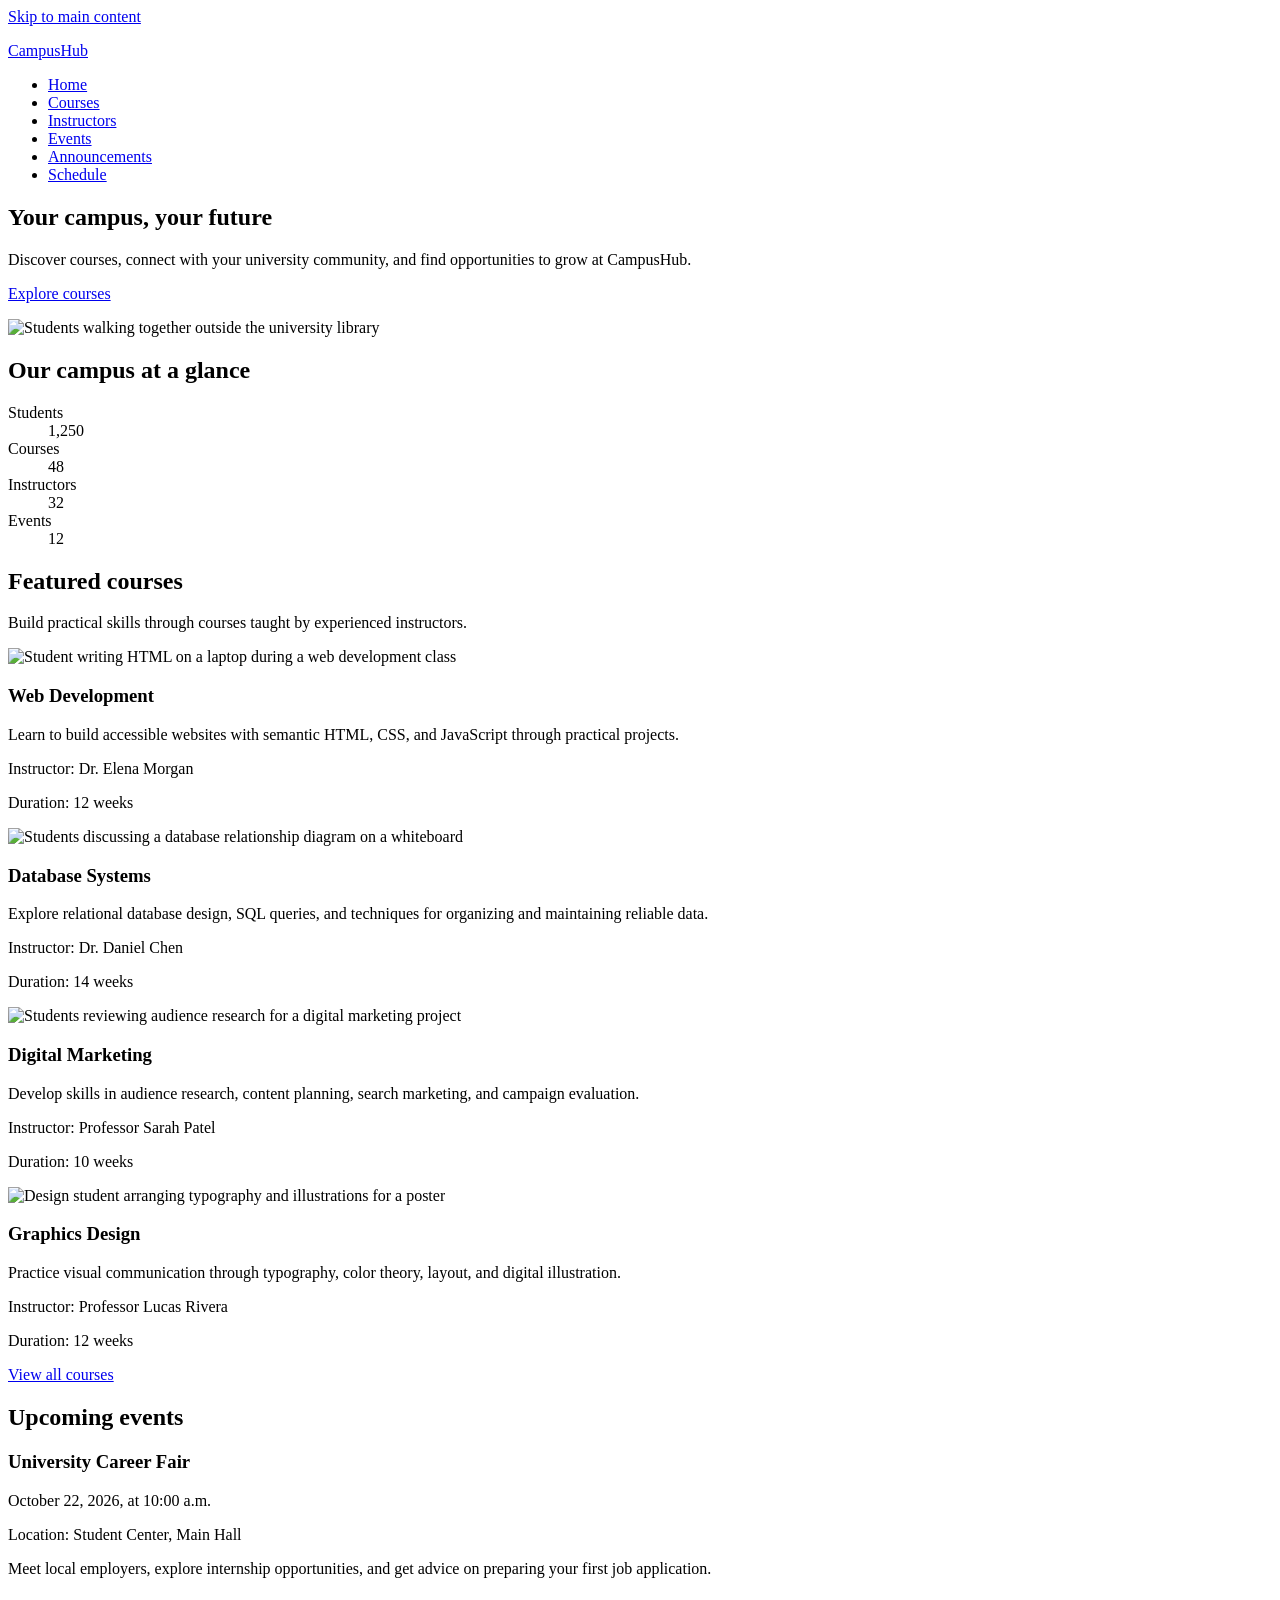
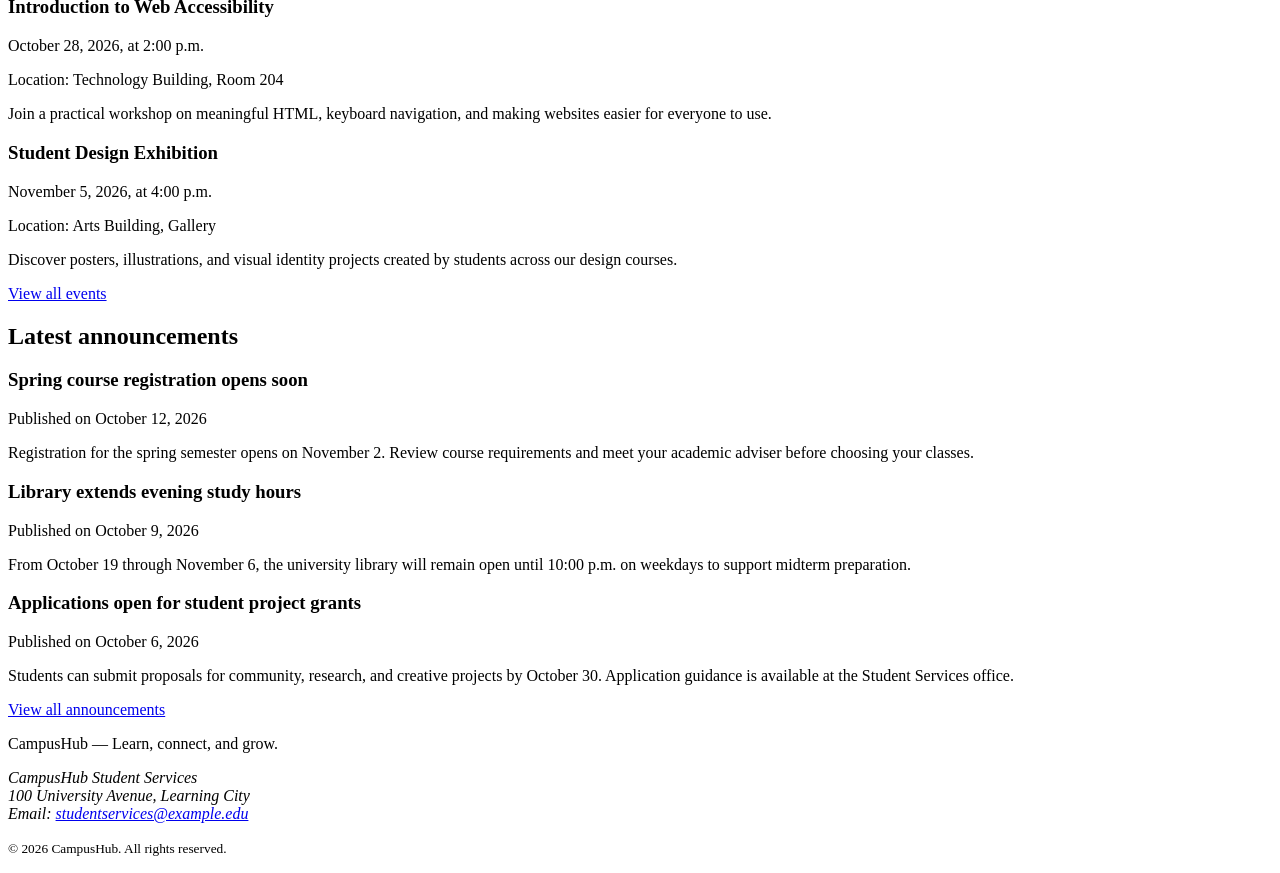
==== pages/index.html @ c475908b "initial commit" ====
<!DOCTYPE html>
<html lang="en">
<head>
  <meta charset="UTF-8">
  <meta name="viewport" content="width=device-width, initial-scale=1.0">
  <meta name="description" content="Explore CampusHub courses, campus events, and university announcements.">
  <title>CampusHub | University Portal</title>
</head>
<body>
  <a href="#main-content">Skip to main content</a>

  <header>
    <p><a href="index.html">CampusHub</a></p>

    <nav aria-label="Main navigation">
      <ul>
        <li><a href="index.html" aria-current="page">Home</a></li>
        <li><a href="courses.html">Courses</a></li>
        <li><a href="instructors.html">Instructors</a></li>
        <li><a href="events.html">Events</a></li>
        <li><a href="announcements.html">Announcements</a></li>
        <li><a href="schedule.html">Schedule</a></li>
      </ul>
    </nav>
  </header>

  <main id="main-content">
    <section aria-labelledby="hero-heading">
      <h1 id="hero-heading">Your campus, your future</h1>
      <p>
        Discover courses, connect with your university community, and
        find opportunities to grow at CampusHub.
      </p>
      <p><a href="courses.html">Explore courses</a></p>
      <img
        src="images/campus.jpg"
        alt="Students walking together outside the university library"
        width="960"
        height="480"
      >
    </section>

    <section aria-labelledby="statistics-heading">
      <h2 id="statistics-heading">Our campus at a glance</h2>
      <dl>
        <dt>Students</dt>
        <dd>1,250</dd>

        <dt>Courses</dt>
        <dd>48</dd>

        <dt>Instructors</dt>
        <dd>32</dd>

        <dt>Events</dt>
        <dd>12</dd>
      </dl>
    </section>

    <section aria-labelledby="courses-heading">
      <h2 id="courses-heading">Featured courses</h2>
      <p>Build practical skills through courses taught by experienced instructors.</p>

      <article>
        <img
          src="images/web-development.jpg"
          alt="Student writing HTML on a laptop during a web development class"
          width="400"
          height="240"
          loading="lazy"
        >
        <h3>Web Development</h3>
        <p>
          Learn to build accessible websites with semantic HTML,
          CSS, and JavaScript through practical projects.
        </p>
        <p>Instructor: Dr. Elena Morgan</p>
        <p>Duration: 12 weeks</p>
      </article>

      <article>
        <img
          src="images/database-systems.jpg"
          alt="Students discussing a database relationship diagram on a whiteboard"
          width="400"
          height="240"
          loading="lazy"
        >
        <h3>Database Systems</h3>
        <p>
          Explore relational database design, SQL queries, and
          techniques for organizing and maintaining reliable data.
        </p>
        <p>Instructor: Dr. Daniel Chen</p>
        <p>Duration: 14 weeks</p>
      </article>

      <article>
        <img
          src="images/digital-marketing.jpg"
          alt="Students reviewing audience research for a digital marketing project"
          width="400"
          height="240"
          loading="lazy"
        >
        <h3>Digital Marketing</h3>
        <p>
          Develop skills in audience research, content planning,
          search marketing, and campaign evaluation.
        </p>
        <p>Instructor: Professor Sarah Patel</p>
        <p>Duration: 10 weeks</p>
      </article>

      <article>
        <img
          src="images/graphics-design.jpg"
          alt="Design student arranging typography and illustrations for a poster"
          width="400"
          height="240"
          loading="lazy"
        >
        <h3>Graphics Design</h3>
        <p>
          Practice visual communication through typography,
          color theory, layout, and digital illustration.
        </p>
        <p>Instructor: Professor Lucas Rivera</p>
        <p>Duration: 12 weeks</p>
      </article>

      <p><a href="courses.html">View all courses</a></p>
    </section>

    <section aria-labelledby="events-heading">
      <h2 id="events-heading">Upcoming events</h2>

      <article>
        <h3>University Career Fair</h3>
        <p>
          <time datetime="2026-10-22T10:00">October 22, 2026, at 10:00 a.m.</time>
        </p>
        <p>Location: Student Center, Main Hall</p>
        <p>
          Meet local employers, explore internship opportunities,
          and get advice on preparing your first job application.
        </p>
      </article>

      <article>
        <h3>Introduction to Web Accessibility</h3>
        <p>
          <time datetime="2026-10-28T14:00">October 28, 2026, at 2:00 p.m.</time>
        </p>
        <p>Location: Technology Building, Room 204</p>
        <p>
          Join a practical workshop on meaningful HTML, keyboard
          navigation, and making websites easier for everyone to use.
        </p>
      </article>

      <article>
        <h3>Student Design Exhibition</h3>
        <p>
          <time datetime="2026-11-05T16:00">November 5, 2026, at 4:00 p.m.</time>
        </p>
        <p>Location: Arts Building, Gallery</p>
        <p>
          Discover posters, illustrations, and visual identity projects
          created by students across our design courses.
        </p>
      </article>

      <p><a href="events.html">View all events</a></p>
    </section>

    <section aria-labelledby="announcements-heading">
      <h2 id="announcements-heading">Latest announcements</h2>

      <article>
        <h3>Spring course registration opens soon</h3>
        <p>
          Published on <time datetime="2026-10-12">October 12, 2026</time>
        </p>
        <p>
          Registration for the spring semester opens on November 2.
          Review course requirements and meet your academic adviser
          before choosing your classes.
        </p>
      </article>

      <article>
        <h3>Library extends evening study hours</h3>
        <p>
          Published on <time datetime="2026-10-09">October 9, 2026</time>
        </p>
        <p>
          From October 19 through November 6, the university library
          will remain open until 10:00 p.m. on weekdays to support
          midterm preparation.
        </p>
      </article>

      <article>
        <h3>Applications open for student project grants</h3>
        <p>
          Published on <time datetime="2026-10-06">October 6, 2026</time>
        </p>
        <p>
          Students can submit proposals for community, research,
          and creative projects by October 30. Application guidance
          is available at the Student Services office.
        </p>
      </article>

      <p><a href="announcements.html">View all announcements</a></p>
    </section>
  </main>

  <footer>
    <p>CampusHub — Learn, connect, and grow.</p>

    <address>
      CampusHub Student Services<br>
      100 University Avenue, Learning City<br>
      Email:
      <a href="mailto:studentservices@example.edu">studentservices@example.edu</a>
    </address>

    <p><small>&copy; 2026 CampusHub. All rights reserved.</small></p>
  </footer>
</body>
</html>
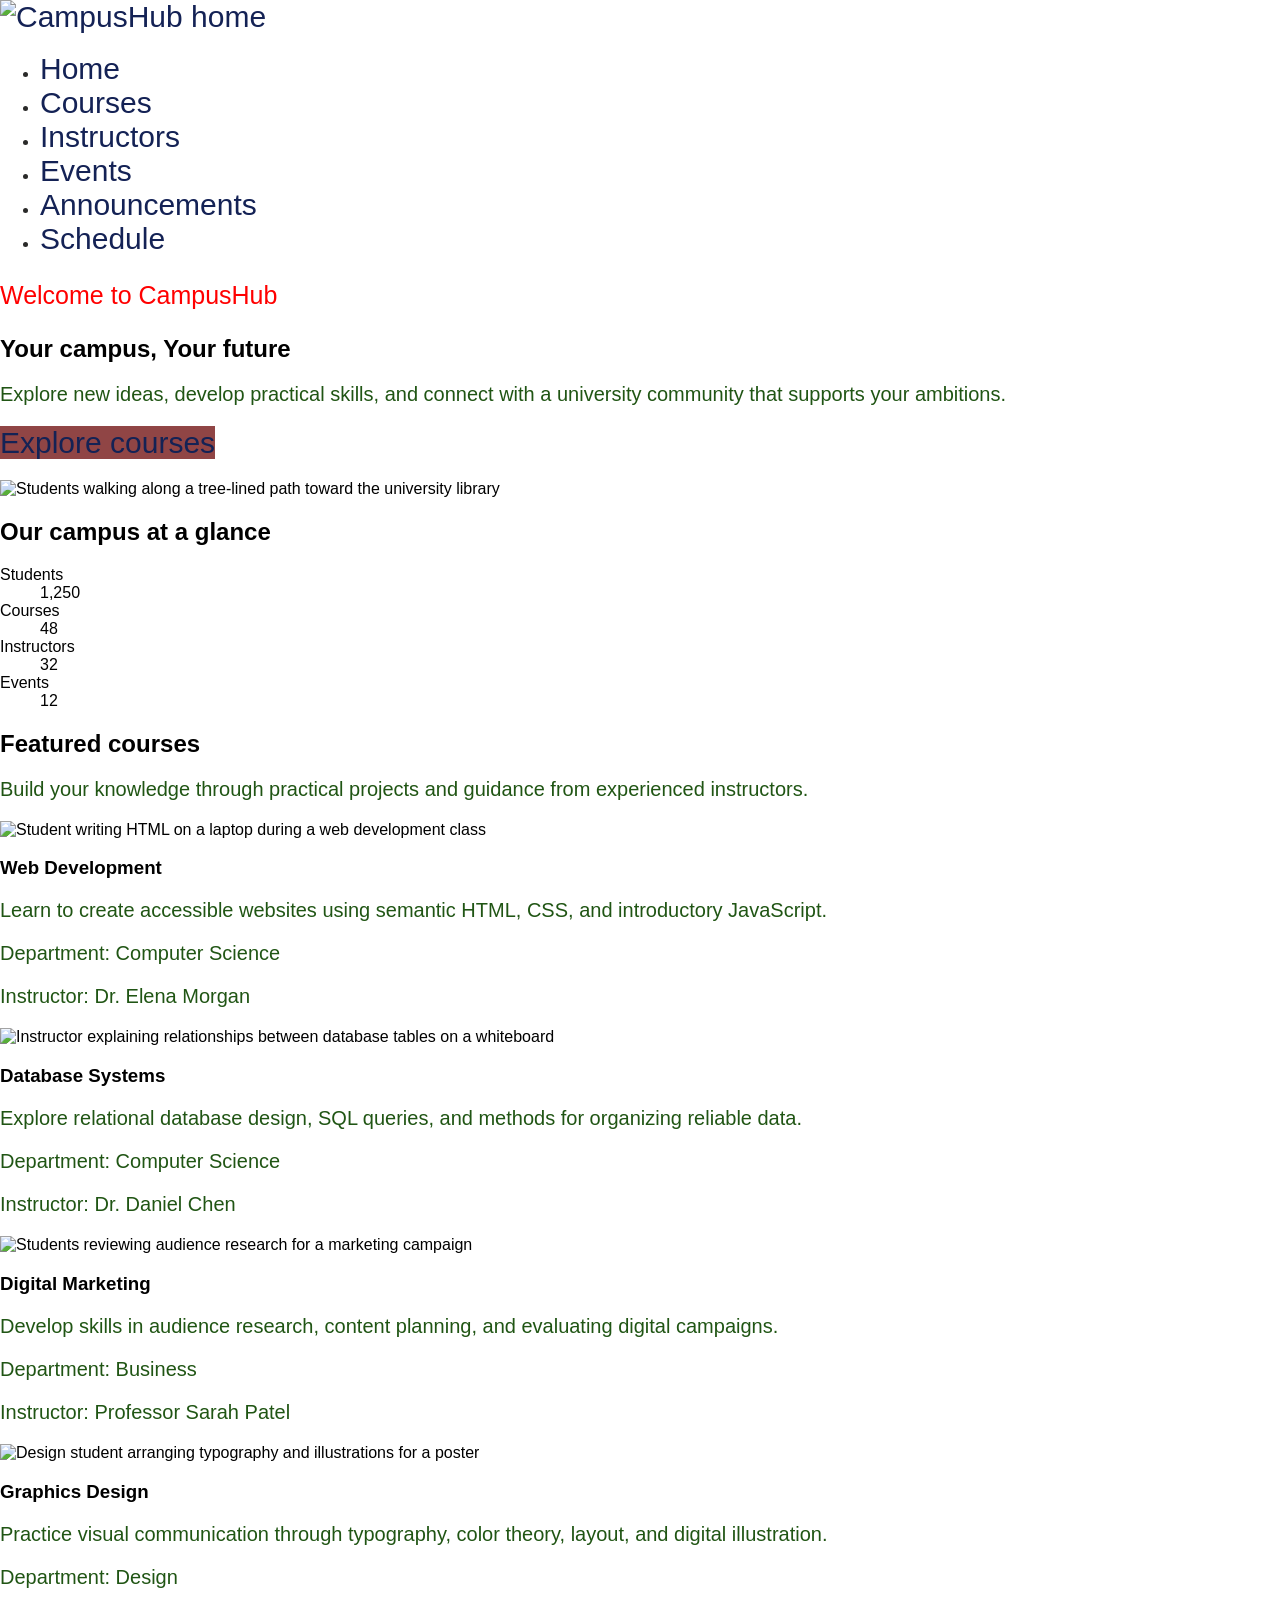
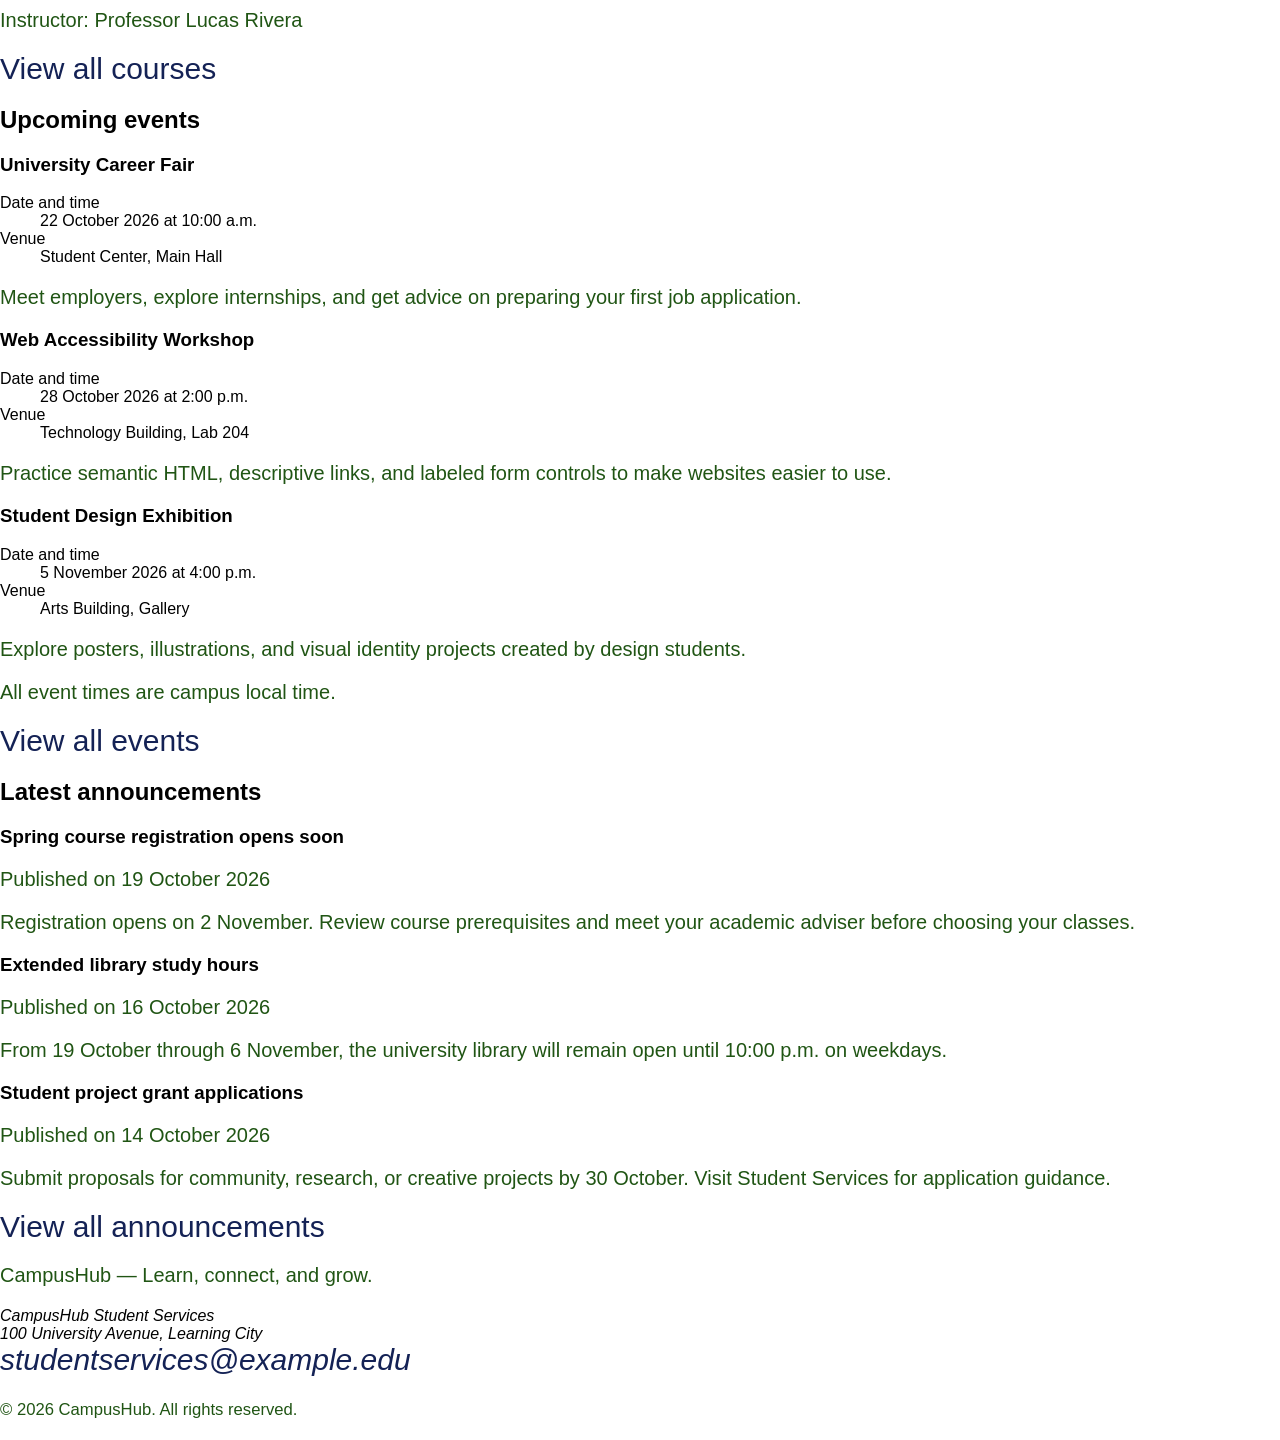
==== commit ca2c6454: "initial commit" ====
--- a/pages/index.html
+++ b/pages/index.html
@@ -3,17 +3,24 @@
 <head>
   <meta charset="UTF-8">
   <meta name="viewport" content="width=device-width, initial-scale=1.0">
-  <meta name="description" content="Explore CampusHub courses, campus events, and university announcements.">
+  <meta name="description" content="Explore CampusHub courses, upcoming university events, and campus announcements.">
   <title>CampusHub | University Portal</title>
+  <link rel="stylesheet" href="style.css">
 </head>
 <body>
-  <a href="#main-content">Skip to main content</a>
 
   <header>
-    <p><a href="index.html">CampusHub</a></p>
+    <a href="index.html">
+      <img
+        src="images/campushub-logo.png"
+        alt="CampusHub home"
+        width="200"
+        height="60"
+      >
+    </a>
 
     <nav aria-label="Main navigation">
-      <ul>
+      <ul class="link">
         <li><a href="index.html" aria-current="page">Home</a></li>
         <li><a href="courses.html">Courses</a></li>
         <li><a href="instructors.html">Instructors</a></li>
@@ -26,15 +33,18 @@
 
   <main id="main-content">
     <section aria-labelledby="hero-heading">
-      <h1 id="hero-heading">Your campus, your future</h1>
+      
+      <p style="color: red; font-size: 25px;">Welcome to CampusHub</p>
+
+      <h1 id="hero-heading">Your campus, Your future</h1>
       <p>
-        Discover courses, connect with your university community, and
-        find opportunities to grow at CampusHub.
+        Explore new ideas, develop practical skills, and connect with
+        a university community that supports your ambitions.
       </p>
-      <p><a href="courses.html">Explore courses</a></p>
+      <p><a href="courses.html" id="hero">Explore courses</a></p>
       <img
         src="images/campus.jpg"
-        alt="Students walking together outside the university library"
+        alt="Students walking along a tree-lined path toward the university library"
         width="960"
         height="480"
       >
@@ -59,7 +69,10 @@
 
     <section aria-labelledby="courses-heading">
       <h2 id="courses-heading">Featured courses</h2>
-      <p>Build practical skills through courses taught by experienced instructors.</p>
+      <p>
+        Build your knowledge through practical projects and
+        guidance from experienced instructors.
+      </p>
 
       <article>
         <img
@@ -71,17 +84,17 @@
         >
         <h3>Web Development</h3>
         <p>
-          Learn to build accessible websites with semantic HTML,
-          CSS, and JavaScript through practical projects.
-        </p>
+          Learn to create accessible websites using semantic HTML,
+          CSS, and introductory JavaScript.
+        </p>
+        <p>Department: Computer Science</p>
         <p>Instructor: Dr. Elena Morgan</p>
-        <p>Duration: 12 weeks</p>
       </article>
 
       <article>
         <img
           src="images/database-systems.jpg"
-          alt="Students discussing a database relationship diagram on a whiteboard"
+          alt="Instructor explaining relationships between database tables on a whiteboard"
           width="400"
           height="240"
           loading="lazy"
@@ -89,16 +102,16 @@
         <h3>Database Systems</h3>
         <p>
           Explore relational database design, SQL queries, and
-          techniques for organizing and maintaining reliable data.
-        </p>
+          methods for organizing reliable data.
+        </p>
+        <p>Department: Computer Science</p>
         <p>Instructor: Dr. Daniel Chen</p>
-        <p>Duration: 14 weeks</p>
       </article>
 
       <article>
         <img
           src="images/digital-marketing.jpg"
-          alt="Students reviewing audience research for a digital marketing project"
+          alt="Students reviewing audience research for a marketing campaign"
           width="400"
           height="240"
           loading="lazy"
@@ -106,10 +119,10 @@
         <h3>Digital Marketing</h3>
         <p>
           Develop skills in audience research, content planning,
-          search marketing, and campaign evaluation.
-        </p>
+          and evaluating digital campaigns.
+        </p>
+        <p>Department: Business</p>
         <p>Instructor: Professor Sarah Patel</p>
-        <p>Duration: 10 weeks</p>
       </article>
 
       <article>
@@ -125,8 +138,8 @@
           Practice visual communication through typography,
           color theory, layout, and digital illustration.
         </p>
+        <p>Department: Design</p>
         <p>Instructor: Professor Lucas Rivera</p>
-        <p>Duration: 12 weeks</p>
       </article>
 
       <p><a href="courses.html">View all courses</a></p>
@@ -137,40 +150,59 @@
 
       <article>
         <h3>University Career Fair</h3>
-        <p>
-          <time datetime="2026-10-22T10:00">October 22, 2026, at 10:00 a.m.</time>
-        </p>
-        <p>Location: Student Center, Main Hall</p>
-        <p>
-          Meet local employers, explore internship opportunities,
-          and get advice on preparing your first job application.
-        </p>
-      </article>
-
-      <article>
-        <h3>Introduction to Web Accessibility</h3>
-        <p>
-          <time datetime="2026-10-28T14:00">October 28, 2026, at 2:00 p.m.</time>
-        </p>
-        <p>Location: Technology Building, Room 204</p>
-        <p>
-          Join a practical workshop on meaningful HTML, keyboard
-          navigation, and making websites easier for everyone to use.
+        <dl>
+          <dt>Date and time</dt>
+          <dd>
+            <time datetime="2026-10-22T10:00">
+              22 October 2026 at 10:00 a.m.
+            </time>
+          </dd>
+          <dt>Venue</dt>
+          <dd>Student Center, Main Hall</dd>
+        </dl>
+        <p>
+          Meet employers, explore internships, and get advice on
+          preparing your first job application.
+        </p>
+      </article>
+
+      <article>
+        <h3>Web Accessibility Workshop</h3>
+        <dl>
+          <dt>Date and time</dt>
+          <dd>
+            <time datetime="2026-10-28T14:00">
+              28 October 2026 at 2:00 p.m.
+            </time>
+          </dd>
+          <dt>Venue</dt>
+          <dd>Technology Building, Lab 204</dd>
+        </dl>
+        <p>
+          Practice semantic HTML, descriptive links, and labeled
+          form controls to make websites easier to use.
         </p>
       </article>
 
       <article>
         <h3>Student Design Exhibition</h3>
-        <p>
-          <time datetime="2026-11-05T16:00">November 5, 2026, at 4:00 p.m.</time>
-        </p>
-        <p>Location: Arts Building, Gallery</p>
-        <p>
-          Discover posters, illustrations, and visual identity projects
-          created by students across our design courses.
-        </p>
-      </article>
-
+        <dl>
+          <dt>Date and time</dt>
+          <dd>
+            <time datetime="2026-11-05T16:00">
+              5 November 2026 at 4:00 p.m.
+            </time>
+          </dd>
+          <dt>Venue</dt>
+          <dd>Arts Building, Gallery</dd>
+        </dl>
+        <p>
+          Explore posters, illustrations, and visual identity
+          projects created by design students.
+        </p>
+      </article>
+
+      <p>All event times are campus local time.</p>
       <p><a href="events.html">View all events</a></p>
     </section>
 
@@ -180,36 +212,38 @@
       <article>
         <h3>Spring course registration opens soon</h3>
         <p>
-          Published on <time datetime="2026-10-12">October 12, 2026</time>
-        </p>
-        <p>
-          Registration for the spring semester opens on November 2.
-          Review course requirements and meet your academic adviser
-          before choosing your classes.
-        </p>
-      </article>
-
-      <article>
-        <h3>Library extends evening study hours</h3>
-        <p>
-          Published on <time datetime="2026-10-09">October 9, 2026</time>
-        </p>
-        <p>
-          From October 19 through November 6, the university library
-          will remain open until 10:00 p.m. on weekdays to support
-          midterm preparation.
-        </p>
-      </article>
-
-      <article>
-        <h3>Applications open for student project grants</h3>
-        <p>
-          Published on <time datetime="2026-10-06">October 6, 2026</time>
-        </p>
-        <p>
-          Students can submit proposals for community, research,
-          and creative projects by October 30. Application guidance
-          is available at the Student Services office.
+          Published on
+          <time datetime="2026-10-19">19 October 2026</time>
+        </p>
+        <p>
+          Registration opens on 2 November. Review course
+          prerequisites and meet your academic adviser before
+          choosing your classes.
+        </p>
+      </article>
+
+      <article>
+        <h3>Extended library study hours</h3>
+        <p>
+          Published on
+          <time datetime="2026-10-16">16 October 2026</time>
+        </p>
+        <p>
+          From 19 October through 6 November, the university library
+          will remain open until 10:00 p.m. on weekdays.
+        </p>
+      </article>
+
+      <article>
+        <h3>Student project grant applications</h3>
+        <p>
+          Published on
+          <time datetime="2026-10-14">14 October 2026</time>
+        </p>
+        <p>
+          Submit proposals for community, research, or creative
+          projects by 30 October. Visit Student Services for
+          application guidance.
         </p>
       </article>
 
@@ -219,14 +253,13 @@
 
   <footer>
     <p>CampusHub — Learn, connect, and grow.</p>
-
     <address>
       CampusHub Student Services<br>
       100 University Avenue, Learning City<br>
-      Email:
-      <a href="mailto:studentservices@example.edu">studentservices@example.edu</a>
+      <a href="mailto:studentservices@example.edu">
+        studentservices@example.edu
+      </a>
     </address>
-
     <p><small>&copy; 2026 CampusHub. All rights reserved.</small></p>
   </footer>
 </body>
--- a/pages/style.css
+++ b/pages/style.css
@@ -0,0 +1,29 @@
+body {
+    background-color: white;
+    font-family: 'Segoe UI', Tahoma, Geneva, Verdana, sans-serif;
+    margin: 0;
+    padding: 0;
+}
+
+a {
+    color: #142255;
+    text-decoration: none;
+    font-size: 30px;
+}
+
+p {
+    font-size: 20px;
+    color: #205514;
+}
+
+.link {
+    color: rgb(42, 42, 41);
+    font-size: large;
+    text-decoration: none;
+    font-weight: 100;
+}
+
+#hero {
+    background-color: #904545;
+    text-align: center;
+}
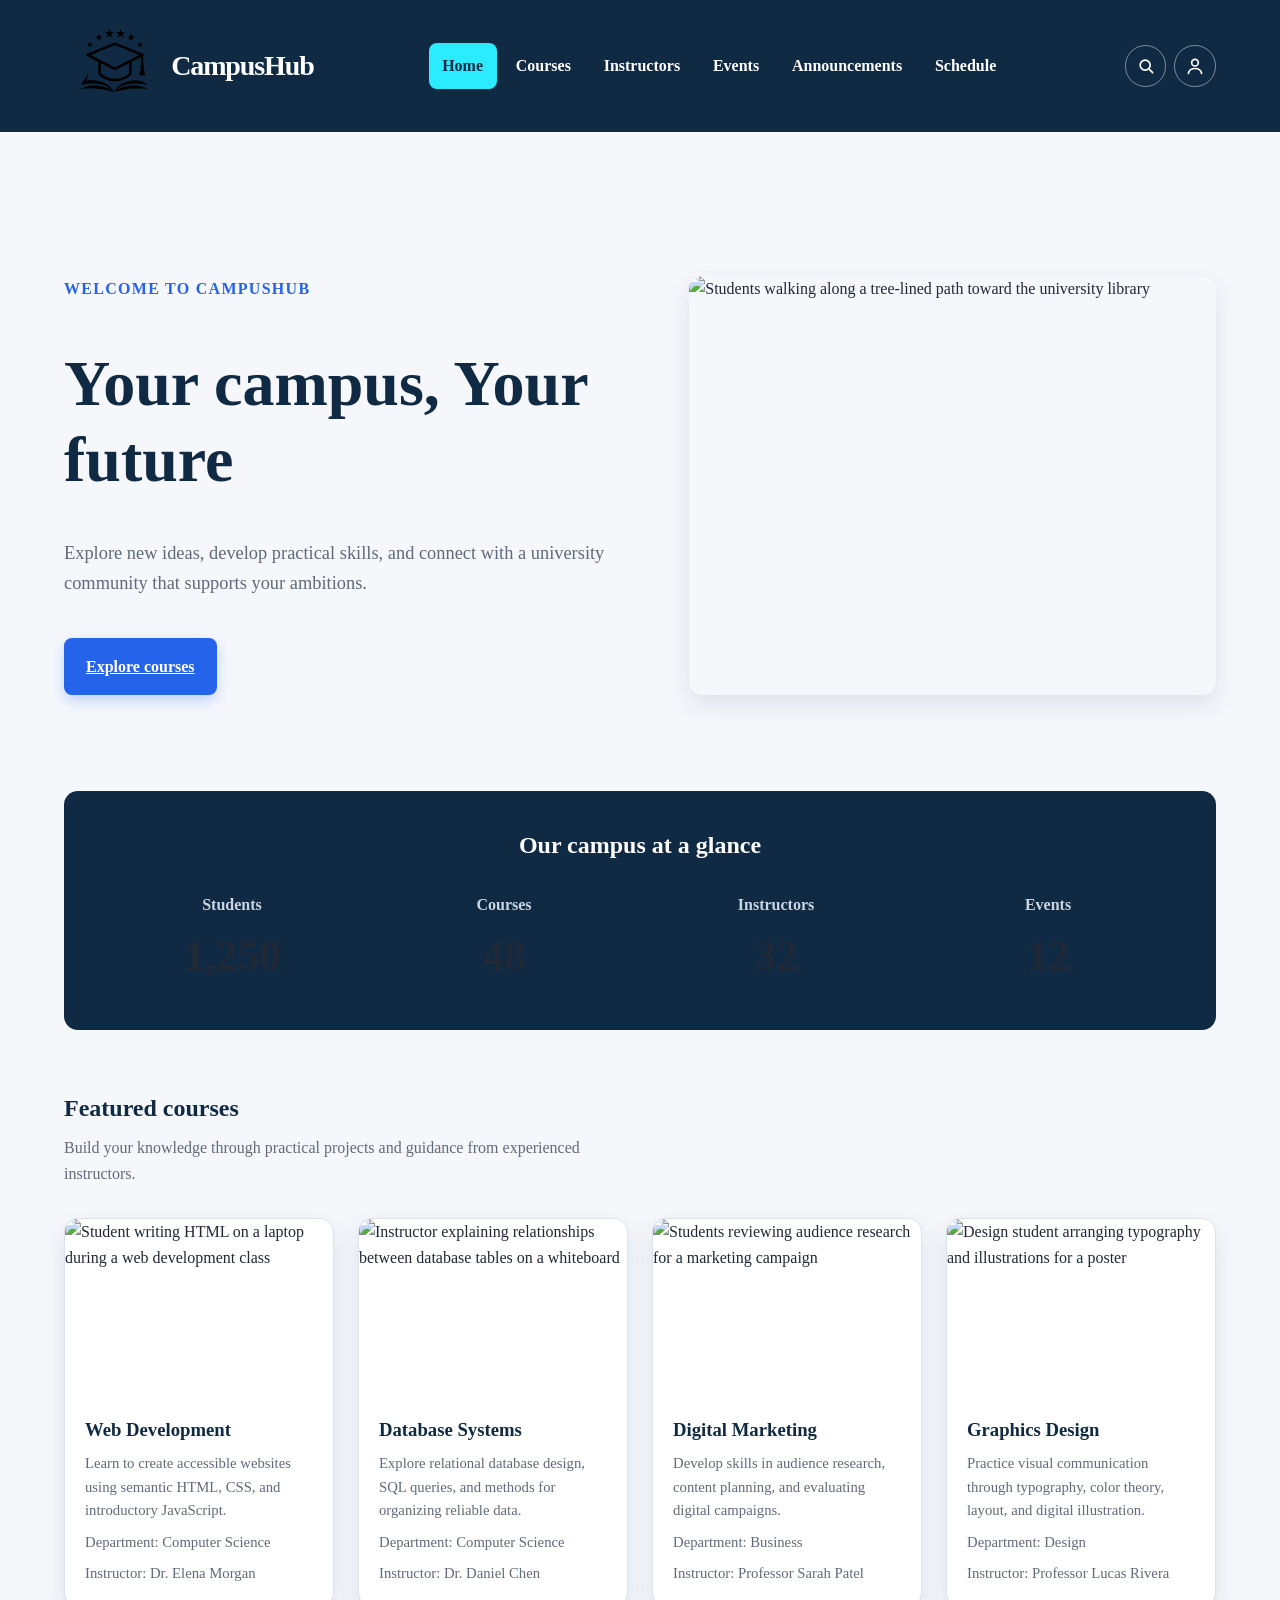
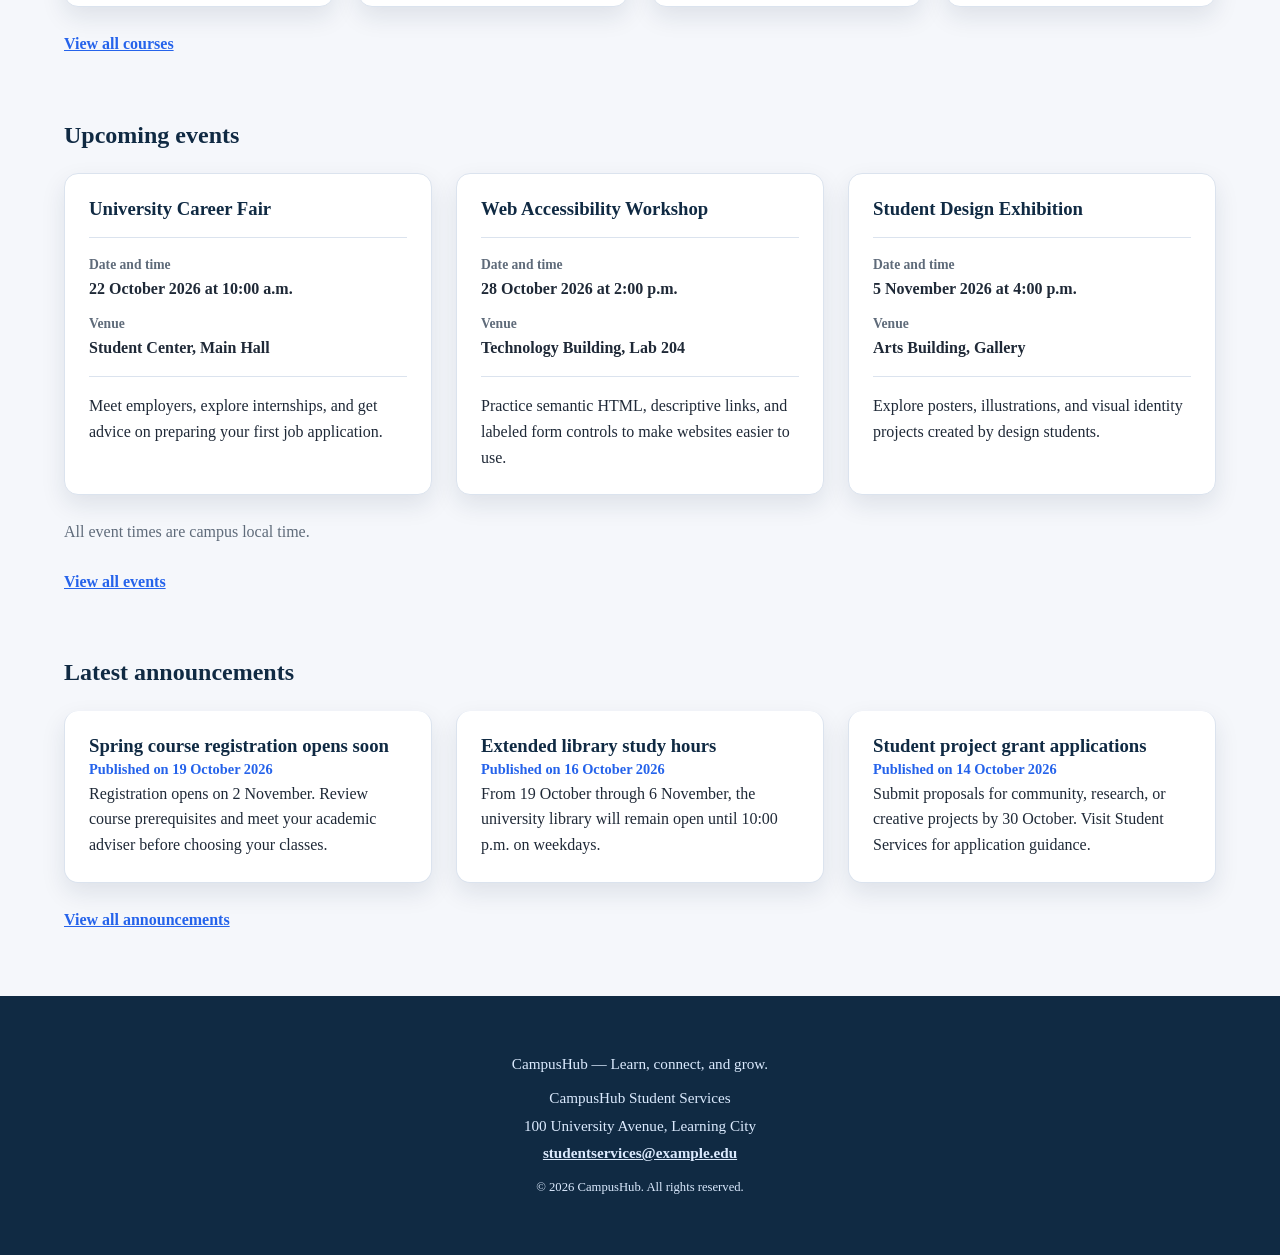
==== commit 2caa575e: "initial commit" ====
--- a/pages/index.html
+++ b/pages/index.html
@@ -10,13 +10,12 @@
 <body>
 
   <header>
-    <a href="index.html">
+    <a href="index.html" class="brand">
       <img
-        src="images/campushub-logo.png"
-        alt="CampusHub home"
-        width="200"
-        height="60"
+        src="../assets/logo/logo.svg"
+        alt=""
       >
+      <span>CampusHub</span>
     </a>
 
     <nav aria-label="Main navigation">
@@ -29,6 +28,30 @@
         <li><a href="schedule.html">Schedule</a></li>
       </ul>
     </nav>
+
+    <div class="header-actions" aria-label="Quick actions">
+      <details class="search-panel">
+        <summary class="icon-button" aria-label="Toggle CampusHub search" title="Search CampusHub">
+          <svg viewBox="0 0 24 24" aria-hidden="true" focusable="false">
+            <circle cx="11" cy="11" r="6"></circle>
+            <path d="m16 16 4 4"></path>
+          </svg>
+        </summary>
+
+        <form action="courses.html" method="get" role="search">
+          <label class="visually-hidden" for="site-search">Search CampusHub</label>
+          <input id="site-search" name="search" type="search" placeholder="Search courses" required>
+          <button type="submit">Search</button>
+        </form>
+      </details>
+
+      <button type="button" class="icon-button" aria-label="Open user account" title="Open user account">
+        <svg viewBox="0 0 24 24" aria-hidden="true" focusable="false">
+          <circle cx="12" cy="8" r="4"></circle>
+          <path d="M4 21c.8-4 3.4-6 8-6s7.2 2 8 6"></path>
+        </svg>
+      </button>
+    </div>
   </header>
 
   <main id="main-content">
@@ -263,4 +286,4 @@
     <p><small>&copy; 2026 CampusHub. All rights reserved.</small></p>
   </footer>
 </body>
-</html>+</html>
--- a/pages/style.css
+++ b/pages/style.css
@@ -1,29 +1,579 @@
+/* ---------- Design tokens and box model ---------- */
+:root {
+  --navy: #102a43;
+  --blue: #2563eb;
+  --blue-dark: #1d4ed8;
+  --lightblue: #2aecfe;
+  --ink: #1f2937;
+  --muted: #5f6b7a;
+  --surface: #ffffff;
+  --page: #f5f7fb;
+  --line: #dbe3ee;
+  --radius: 14px;
+  --shadow: 0 10px 25px rgba(16, 42, 67, 0.1);
+}
+
+* {
+  box-sizing: border-box;
+  padding: 0;
+  margin: 0;
+}
+
 body {
-    background-color: white;
-    font-family: 'Segoe UI', Tahoma, Geneva, Verdana, sans-serif;
-    margin: 0;
-    padding: 0;
-}
-
-a {
-    color: #142255;
-    text-decoration: none;
-    font-size: 30px;
-}
-
-p {
-    font-size: 20px;
-    color: #205514;
-}
-
-.link {
-    color: rgb(42, 42, 41);
-    font-size: large;
-    text-decoration: none;
-    font-weight: 100;
+  background: var(--page);
+  color: var(--ink);
+  line-height: 1.6;
+}
+
+/* ---------- Shared header and navigation ---------- */
+body > header {
+  display: flex;
+  align-items: center;
+  justify-content: space-between;
+  gap: 2rem;
+  padding: 1rem max(5vw, 2rem);
+  background: var(--navy);
+  border-bottom: 4px solid var(--gold);
+}
+
+body > header > a {
+  color: #ffffff;
+  font-size: 1.75rem;
+  font-weight: 800;
+  letter-spacing: -0.04em;
+  text-decoration: none;
+}
+
+body > header > .brand {
+  display: inline-flex;
+  align-items: center;
+  gap: 0.45rem;
+  color: #ffffff;
+  font-size: 1.75rem;
+  font-weight: 800;
+  letter-spacing: -0.04em;
+  text-decoration: none;
+}
+
+body > header > .brand img {
+  width: 100px;
+  height: 100px;
+  object-fit: contain;
+}
+
+body > header > a img {
+  display: block;
+  width: 100px;
+  max-width: 100%;
+  height: auto;
+}
+
+body > header nav .link {
+  display: flex;
+  flex-wrap: wrap;
+  justify-content: flex-end;
+  gap: 0.35rem;
+  margin: 0;
+  padding: 0;
+  list-style: none;
+}
+
+body > header nav .link a {
+  display: block;
+  padding: 0.65rem 0.85rem;
+  color: #ffffff;
+  font-size: 1rem;
+  font-weight: 600;
+  border-radius: 8px;
+  text-decoration: none;
+}
+
+body > header nav .link a:hover,
+body > header nav .link a:focus-visible,
+body > header nav .link a[aria-current="page"] {
+  color: var(--navy);
+  background: var(--lightblue);
+  outline: none;
+}
+
+/* Header search and account icon buttons */
+.header-actions {
+  display: flex;
+  align-items: center;
+  gap: 0.5rem;
+}
+
+.search-panel {
+  display: flex;
+  align-items: center;
+}
+
+.search-panel summary {
+  list-style: none;
+}
+
+.search-panel summary::-webkit-details-marker {
+  display: none;
+}
+
+/* When open, the search icon becomes a close control. */
+.search-panel[open] summary svg {
+  display: none;
+}
+
+.search-panel[open] summary::before {
+  content: "×";
+  font-size: 1.8rem;
+  font-weight: 300;
+  line-height: 1;
+}
+
+.icon-button {
+  display: grid;
+  width: 2.6rem;
+  height: 2.6rem;
+  padding: 0;
+  color: #ffffff;
+  background: transparent;
+  border: 1px solid rgba(255, 255, 255, 0.45);
+  border-radius: 50%;
+  cursor: pointer;
+  place-items: center;
+}
+
+.icon-button svg {
+  width: 1.25rem;
+  height: 1.25rem;
+  fill: none;
+  stroke: currentColor;
+  stroke-linecap: round;
+  stroke-linejoin: round;
+  stroke-width: 2;
+}
+
+.icon-button:hover,
+.icon-button:focus-visible {
+  color: var(--navy);
+  background: var(--lightblue);
+  border-color: var(--lightblue);
+  outline: 3px solid rgba(50, 238, 255, 0.55);
+  outline-offset: 3px;
+}
+
+/* The native details element expands an in-header search box without JavaScript. */
+.search-panel form {
+  display: flex;
+  gap: 0.5rem;
+  width: min(19rem, 42vw);
+  margin-left: 0.5rem;
+  padding: 0.35rem;
+  background: rgba(255, 255, 255, 0.12);
+  border: 1px solid rgba(255, 255, 255, 0.45);
+  border-radius: 8px;
+}
+
+.search-panel input {
+  min-width: 0;
+  flex: 1;
+  padding: 0.6rem 0.75rem;
+  color: var(--ink);
+  font: inherit;
+  border: 1px solid var(--line);
+  border-radius: 6px;
+}
+
+.search-panel form button {
+  padding: 0.6rem 0.8rem;
+  color: #ffffff;
+  font: inherit;
+  font-weight: 700;
+  background: var(--blue);
+  border: 0;
+  border-radius: 6px;
+  cursor: pointer;
+}
+
+.search-panel input:focus-visible,
+.search-panel form button:focus-visible {
+  outline: 3px solid rgba(244, 185, 66, 0.75);
+  outline-offset: 2px;
+}
+
+.visually-hidden {
+  position: absolute;
+  width: 1px;
+  height: 1px;
+  padding: 0;
+  margin: -1px;
+  overflow: hidden;
+  clip: rect(0, 0, 0, 0);
+  white-space: nowrap;
+  border: 0;
+}
+
+/* ---------- Main page width and shared heading styles ---------- */
+#main-content {
+  max-width: 1200px;
+  margin: 0 auto;
+  padding: 0 1.5rem 4rem;
+}
+
+#main-content > section {
+  margin-top: 4rem;
+}
+
+#main-content h1,
+#main-content h2,
+#main-content h3 {
+  color: var(--navy);
+  line-height: 1.2;
+}
+
+#main-content p {
+  color: var(--ink);
+  font-size: 1rem;
+}
+
+/* ---------- Hero ---------- */
+#main-content > section[aria-labelledby="hero-heading"] {
+  display: grid;
+  grid-template-columns: minmax(0, 1fr) minmax(320px, 0.9fr);
+  align-items: center;
+  gap: 2.5rem;
+  padding: 5rem 0 2rem;
+}
+
+#main-content > section[aria-labelledby="hero-heading"] > p:first-child {
+  grid-column: 1;
+  margin: 0;
+  color: var(--blue) !important;
+  font-size: 1rem !important;
+  font-weight: 800;
+  letter-spacing: 0.08em;
+  text-transform: uppercase;
+}
+
+#hero-heading {
+  grid-column: 1;
+  margin: 0.25rem 0 0;
+  font-size: clamp(2.5rem, 5vw, 4.5rem);
+}
+
+#hero-heading + p {
+  grid-column: 1;
+  max-width: 60ch;
+  margin: 0;
+  color: var(--muted);
+  font-size: 1.15rem;
 }
 
 #hero {
-    background-color: #904545;
-    text-align: center;
-}+  display: inline-block;
+  padding: 0.85rem 1.25rem;
+  color: #ffffff;
+  background: var(--blue);
+  font-size: 1rem;
+  font-weight: 700;
+  border: 2px solid var(--blue);
+  border-radius: 8px;
+  box-shadow: 0 6px 14px rgba(37, 99, 235, 0.24);
+}
+
+#hero:hover,
+#hero:focus-visible {
+  background: var(--blue-dark);
+  border-color: var(--blue-dark);
+  outline: 3px solid rgba(244, 185, 66, 0.75);
+  outline-offset: 3px;
+}
+
+#main-content > section[aria-labelledby="hero-heading"] > img {
+  grid-column: 2;
+  grid-row: 1 / span 4;
+  width: 100%;
+  height: 100%;
+  min-height: 340px;
+  object-fit: cover;
+  border-radius: var(--radius);
+  box-shadow: var(--shadow);
+}
+
+/* ---------- Campus statistics ---------- */
+#main-content > section[aria-labelledby="statistics-heading"] {
+  padding: 2.5rem;
+  background: var(--navy);
+  border-radius: var(--radius);
+}
+
+#statistics-heading {
+  margin-top: 0;
+  color: #ffffff !important;
+  text-align: center;
+}
+
+#main-content > section[aria-labelledby="statistics-heading"] dl {
+  display: grid;
+  grid-auto-flow: column;
+  grid-template-rows: auto auto;
+  grid-auto-columns: 1fr;
+  gap: 0.25rem 1rem;
+  margin: 2rem 0 0;
+  text-align: center;
+}
+
+#main-content > section[aria-labelledby="statistics-heading"] dt {
+  color: #cbd5e1;
+  font-weight: 600;
+}
+
+#main-content > section[aria-labelledby="statistics-heading"] dd {
+  margin: 0;
+  color: var(--gold);
+  font-size: clamp(1.8rem, 4vw, 2.7rem);
+  font-weight: 800;
+}
+
+/* ---------- Featured course cards ---------- */
+#main-content > section[aria-labelledby="courses-heading"] {
+  display: grid;
+  grid-template-columns: repeat(4, minmax(0, 1fr));
+  gap: 1.5rem;
+}
+
+#courses-heading,
+#courses-heading + p,
+#main-content > section[aria-labelledby="courses-heading"] > p:last-child {
+  grid-column: 1 / -1;
+}
+
+#courses-heading {
+  margin: 0;
+}
+
+#courses-heading + p {
+  margin: -0.75rem 0 0.5rem;
+  color: var(--muted);
+  max-width: 65ch;
+}
+
+#main-content > section[aria-labelledby="courses-heading"] article,
+#main-content > section[aria-labelledby="events-heading"] article,
+#main-content > section[aria-labelledby="announcements-heading"] article {
+  overflow: hidden;
+  background: var(--surface);
+  border: 1px solid var(--line);
+  border-radius: var(--radius);
+  box-shadow: var(--shadow);
+}
+
+#main-content > section[aria-labelledby="courses-heading"] article {
+  padding-bottom: 1.25rem;
+}
+
+#main-content > section[aria-labelledby="courses-heading"] article img {
+  display: block;
+  width: 100%;
+  height: 180px;
+  object-fit: cover;
+}
+
+#main-content > section[aria-labelledby="courses-heading"] article h3,
+#main-content > section[aria-labelledby="courses-heading"] article p {
+  margin-right: 1.25rem;
+  margin-left: 1.25rem;
+}
+
+#main-content > section[aria-labelledby="courses-heading"] article h3 {
+  margin-top: 1.25rem;
+  margin-bottom: 0.65rem;
+}
+
+#main-content > section[aria-labelledby="courses-heading"] article p {
+  margin-top: 0.5rem;
+  color: var(--muted);
+  font-size: 0.92rem;
+}
+
+#main-content > section[aria-labelledby="courses-heading"] > p:last-child a,
+#main-content > section[aria-labelledby="events-heading"] > p:last-child a,
+#main-content > section[aria-labelledby="announcements-heading"] > p:last-child a {
+  color: var(--blue);
+  font-size: 1rem;
+  font-weight: 700;
+}
+
+/* ---------- Upcoming events ---------- */
+#main-content > section[aria-labelledby="events-heading"],
+#main-content > section[aria-labelledby="announcements-heading"] {
+  display: grid;
+  grid-template-columns: repeat(3, minmax(0, 1fr));
+  gap: 1.5rem;
+}
+
+#events-heading,
+#announcements-heading,
+#main-content > section[aria-labelledby="events-heading"] > p,
+#main-content > section[aria-labelledby="announcements-heading"] > p:last-child {
+  grid-column: 1 / -1;
+}
+
+#events-heading,
+#announcements-heading {
+  margin: 0;
+}
+
+#main-content > section[aria-labelledby="events-heading"] article,
+#main-content > section[aria-labelledby="announcements-heading"] article {
+  padding: 1.5rem;
+}
+
+#main-content > section[aria-labelledby="events-heading"] article h3,
+#main-content > section[aria-labelledby="announcements-heading"] article h3 {
+  margin-top: 0;
+}
+
+#main-content > section[aria-labelledby="events-heading"] dl {
+  margin: 1rem 0;
+  padding: 1rem 0;
+  border-top: 1px solid var(--line);
+  border-bottom: 1px solid var(--line);
+}
+
+#main-content > section[aria-labelledby="events-heading"] dt {
+  color: var(--muted);
+  font-size: 0.85rem;
+  font-weight: 700;
+}
+
+#main-content > section[aria-labelledby="events-heading"] dd {
+  margin: 0 0 0.75rem;
+  font-weight: 600;
+}
+
+#main-content > section[aria-labelledby="events-heading"] dd:last-child {
+  margin-bottom: 0;
+}
+
+#main-content > section[aria-labelledby="events-heading"] > p {
+  margin: 0;
+  color: var(--muted);
+}
+
+/* ---------- Latest announcements ---------- */
+#main-content > section[aria-labelledby="announcements-heading"] article {
+  border-top: 4px solid var(--gold);
+}
+
+#main-content > section[aria-labelledby="announcements-heading"] article p:first-of-type {
+  color: var(--blue);
+  font-size: 0.9rem;
+  font-weight: 700;
+}
+
+/* ---------- Shared footer ---------- */
+footer {
+  padding: 3rem max(5vw, 2rem);
+  color: #dbeafe;
+  background: var(--navy);
+  text-align: center;
+}
+
+footer p,
+footer address {
+  margin: 0.5rem auto;
+  color: #dbeafe;
+  font-size: 0.95rem;
+}
+
+footer address {
+  font-style: normal;
+  line-height: 1.8;
+}
+
+footer a {
+  color: var(--gold);
+  font-size: inherit;
+  font-weight: 700;
+}
+
+footer a:hover,
+footer a:focus-visible {
+  color: #ffffff;
+}
+
+/* ---------- Responsive layouts ---------- */
+@media (max-width: 1000px) {
+  #main-content > section[aria-labelledby="courses-heading"] {
+    grid-template-columns: repeat(2, minmax(0, 1fr));
+  }
+}
+
+@media (max-width: 760px) {
+  body > header {
+    flex-direction: column;
+    align-items: flex-start;
+  }
+
+  body > header nav .link {
+    justify-content: flex-start;
+  }
+
+  .header-actions {
+    align-self: flex-end;
+  }
+
+  .search-panel form {
+    width: min(19rem, 58vw);
+  }
+
+  #main-content > section[aria-labelledby="hero-heading"] {
+    grid-template-columns: 1fr;
+    padding-top: 3rem;
+  }
+
+  #main-content > section[aria-labelledby="hero-heading"] > img {
+    grid-column: 1;
+    grid-row: auto;
+    min-height: 240px;
+  }
+
+  #main-content > section[aria-labelledby="events-heading"],
+  #main-content > section[aria-labelledby="announcements-heading"] {
+    grid-template-columns: 1fr;
+  }
+}
+
+@media (max-width: 560px) {
+  #main-content {
+    padding-right: 1rem;
+    padding-left: 1rem;
+  }
+
+  body > header {
+    padding-right: 1rem;
+    padding-left: 1rem;
+  }
+
+  #main-content > section[aria-labelledby="statistics-heading"] {
+    padding: 1.5rem 1rem;
+  }
+
+  #main-content > section[aria-labelledby="statistics-heading"] dl {
+    grid-auto-flow: row;
+    grid-template-columns: repeat(2, 1fr);
+    grid-template-rows: none;
+  }
+
+  #main-content > section[aria-labelledby="courses-heading"] {
+    grid-template-columns: 1fr;
+  }
+
+  body > header nav .link {
+    gap: 0.2rem;
+  }
+
+  body > header nav .link a {
+    padding: 0.5rem 0.6rem;
+    font-size: 0.9rem;
+  }
+}
